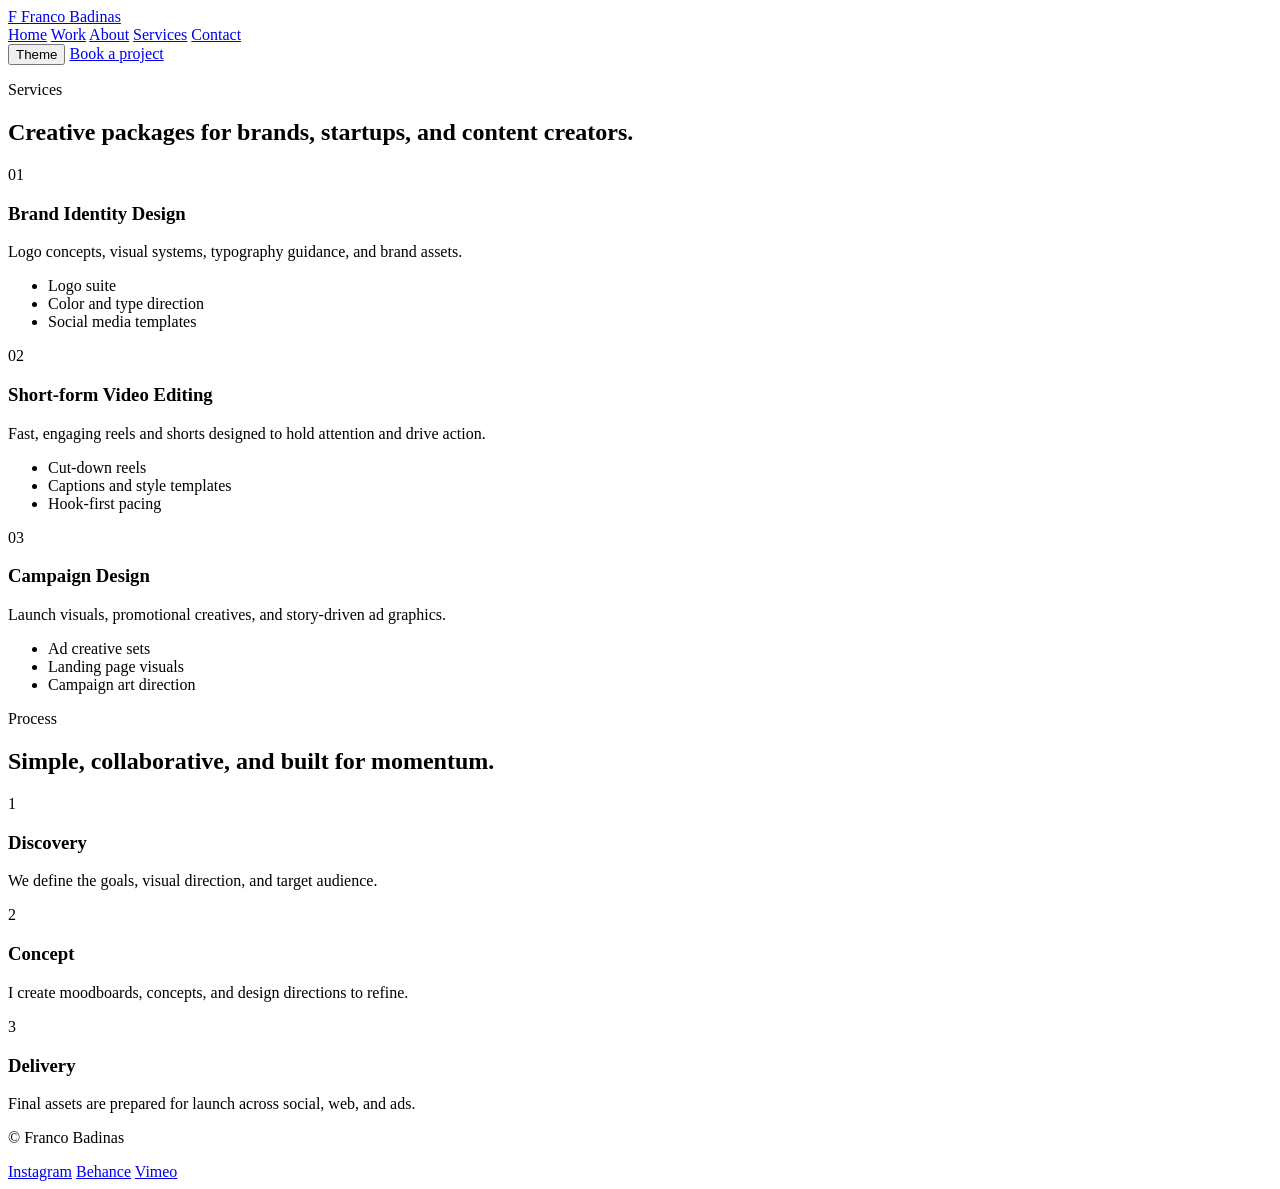
==== contact.html @ 97edd741 "Create a customizable portfolio website for Franco Badinas with multi-page sections for home, work, " ====
<!DOCTYPE html>
<html lang="en">
  <head>
    <meta charset="UTF-8" />
    <meta name="viewport" content="width=device-width, initial-scale=1.0" />
    <title>Services | Franco Badinas</title>
    <meta name="description" content="Creative services offered by Franco Badinas, including graphic design and short-form video editing." />
    <link rel="preconnect" href="https://fonts.googleapis.com" />
    <link rel="preconnect" href="https://fonts.gstatic.com" crossorigin />
    <link
      href="https://fonts.googleapis.com/css2?family=Inter:wght@400;500;600;700;800;900&family=Playfair+Display:wght@600;700&display=swap"
      rel="stylesheet"
    />
    <link rel="stylesheet" href="style.css" />
  </head>
  <body>
    <div class="page-shell">
      <header class="site-header">
        <div class="container nav-wrap">
          <a href="index.html" class="brand" aria-label="Franco Badinas home">
            <span class="brand-mark">F</span>
            <span class="brand-text">Franco Badinas</span>
          </a>

          <nav class="main-nav" aria-label="Main navigation">
            <a href="index.html">Home</a>
            <a href="work.html">Work</a>
            <a href="about.html">About</a>
            <a href="services.html" class="active">Services</a>
            <a href="contact.html">Contact</a>
          </nav>

          <div class="nav-actions">
            <button class="theme-toggle" type="button" aria-label="Toggle color theme">
              <span class="theme-dot"></span>
              Theme
            </button>
            <a class="button button-primary" href="contact.html">Book a project</a>
          </div>
        </div>
      </header>

      <main>
        <section class="page-hero compact-hero">
          <div class="container narrow">
            <p class="eyebrow">Services</p>
            <h1>Creative packages for brands, startups, and content creators.</h1>
          </div>
        </section>

        <section class="section">
          <div class="container services-grid">
            <article class="service-card">
              <p class="eyebrow">01</p>
              <h3>Brand Identity Design</h3>
              <p>Logo concepts, visual systems, typography guidance, and brand assets.</p>
              <ul>
                <li>Logo suite</li>
                <li>Color and type direction</li>
                <li>Social media templates</li>
              </ul>
            </article>

            <article class="service-card featured">
              <p class="eyebrow">02</p>
              <h3>Short-form Video Editing</h3>
              <p>Fast, engaging reels and shorts designed to hold attention and drive action.</p>
              <ul>
                <li>Cut-down reels</li>
                <li>Captions and style templates</li>
                <li>Hook-first pacing</li>
              </ul>
            </article>

            <article class="service-card">
              <p class="eyebrow">03</p>
              <h3>Campaign Design</h3>
              <p>Launch visuals, promotional creatives, and story-driven ad graphics.</p>
              <ul>
                <li>Ad creative sets</li>
                <li>Landing page visuals</li>
                <li>Campaign art direction</li>
              </ul>
            </article>
          </div>
        </section>

        <section class="section section-alt">
          <div class="container">
            <div class="section-header left">
              <p class="eyebrow">Process</p>
              <h2>Simple, collaborative, and built for momentum.</h2>
            </div>

            <div class="process-steps">
              <div>
                <span>1</span>
                <h3>Discovery</h3>
                <p>We define the goals, visual direction, and target audience.</p>
              </div>
              <div>
                <span>2</span>
                <h3>Concept</h3>
                <p>I create moodboards, concepts, and design directions to refine.</p>
              </div>
              <div>
                <span>3</span>
                <h3>Delivery</h3>
                <p>Final assets are prepared for launch across social, web, and ads.</p>
              </div>
            </div>
          </div>
        </section>
      </main>

      <footer class="site-footer">
        <div class="container footer-wrap">
          <p>© <span id="year"></span> Franco Badinas</p>
          <div class="socials">
            <a href="https://instagram.com" target="_blank" rel="noreferrer">Instagram</a>
            <a href="https://behance.net" target="_blank" rel="noreferrer">Behance</a>
            <a href="https://vimeo.com" target="_blank" rel="noreferrer">Vimeo</a>
          </div>
        </div>
      </footer>
    </div>

    <script src="script.js"></script>
  </body>
</html>
---- style.css ----
<!DOCTYPE html>
<html lang="en">
  <head>
    <meta charset="UTF-8" />
    <meta name="viewport" content="width=device-width, initial-scale=1.0" />
    <title>Contact | Franco Badinas</title>
    <meta name="description" content="Contact Franco Badinas for creative design and video editing projects." />
    <link rel="preconnect" href="https://fonts.googleapis.com" />
    <link rel="preconnect" href="https://fonts.gstatic.com" crossorigin />
    <link
      href="https://fonts.googleapis.com/css2?family=Inter:wght@400;500;600;700;800;900&family=Playfair+Display:wght@600;700&display=swap"
      rel="stylesheet"
    />
    <link rel="stylesheet" href="style.css" />
  </head>
  <body>
    <div class="page-shell">
      <header class="site-header">
        <div class="container nav-wrap">
          <a href="index.html" class="brand" aria-label="Franco Badinas home">
            <span class="brand-mark">F</span>
            <span class="brand-text">Franco Badinas</span>
          </a>

          <nav class="main-nav" aria-label="Main navigation">
            <a href="index.html">Home</a>
            <a href="work.html">Work</a>
            <a href="about.html">About</a>
            <a href="services.html">Services</a>
            <a href="contact.html" class="active">Contact</a>
          </nav>

          <div class="nav-actions">
            <button class="theme-toggle" type="button" aria-label="Toggle color theme">
              <span class="theme-dot"></span>
              Theme
            </button>
            <a class="button button-primary" href="contact.html">Book a project</a>
          </div>
        </div>
      </header>

      <main>
        <section class="page-hero compact-hero">
          <div class="container narrow">
            <p class="eyebrow">Contact</p>
            <h1>Let’s make something bold and unforgettable.</h1>
          </div>
        </section>

        <section class="section">
          <div class="container contact-layout">
            <div class="contact-card">
              <h3>Get in touch</h3>
              <p>Available for freelance projects, campaign creative, and content partnerships.</p>
              <ul>
                <li>Email: hello@francobadinas.com</li>
                <li>Instagram: @francobadinas</li>
                <li>Based anywhere remotely</li>
              </ul>
            </div>

            <form class="contact-form" action="#" method="post">
              <div class="field-row">
                <label>
                  Name
                  <input type="text" name="name" placeholder="Your name" />
                </label>
                <label>
                  Email
                  <input type="email" name="email" placeholder="Your email" />
                </label>
              </div>

              <label>
                Project type
                <input type="text" name="project" placeholder="Brand identity, short-form video, campaign, etc." />
              </label>

              <label>
                Message
                <textarea name="message" rows="6" placeholder="Tell me about your project"></textarea>
              </label>

              <button type="submit" class="button button-primary">Send inquiry</button>
            </form>
          </div>
        </section>
      </main>

      <footer class="site-footer">
        <div class="container footer-wrap">
          <p>© <span id="year"></span> Franco Badinas</p>
          <div class="socials">
            <a href="https://instagram.com" target="_blank" rel="noreferrer">Instagram</a>
            <a href="https://behance.net" target="_blank" rel="noreferrer">Behance</a>
            <a href="https://vimeo.com" target="_blank" rel="noreferrer">Vimeo</a>
          </div>
        </div>
      </footer>
    </div>

    <script src="script.js"></script>
  </body>
</html>
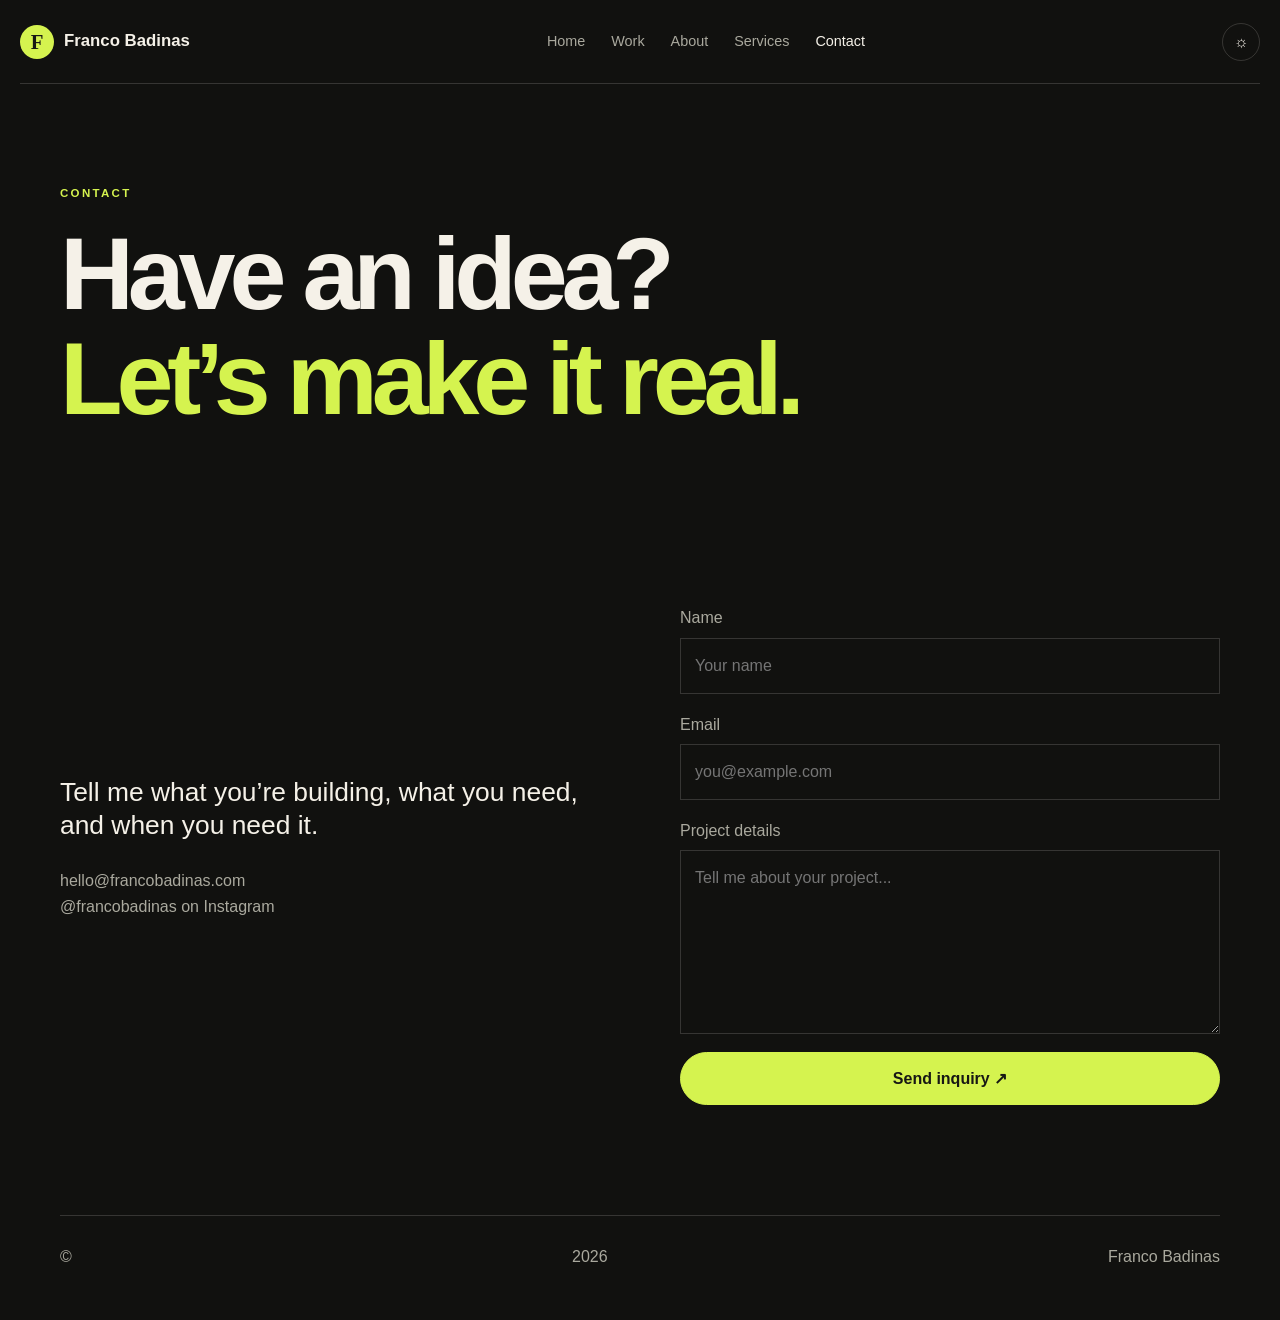
==== commit 31c12622: "Fix portfolio site structure and make all pages runnable with a polished responsive design." ====
--- a/contact.html
+++ b/contact.html
@@ -1,130 +1 @@
-<!DOCTYPE html>
-<html lang="en">
-  <head>
-    <meta charset="UTF-8" />
-    <meta name="viewport" content="width=device-width, initial-scale=1.0" />
-    <title>Services | Franco Badinas</title>
-    <meta name="description" content="Creative services offered by Franco Badinas, including graphic design and short-form video editing." />
-    <link rel="preconnect" href="https://fonts.googleapis.com" />
-    <link rel="preconnect" href="https://fonts.gstatic.com" crossorigin />
-    <link
-      href="https://fonts.googleapis.com/css2?family=Inter:wght@400;500;600;700;800;900&family=Playfair+Display:wght@600;700&display=swap"
-      rel="stylesheet"
-    />
-    <link rel="stylesheet" href="style.css" />
-  </head>
-  <body>
-    <div class="page-shell">
-      <header class="site-header">
-        <div class="container nav-wrap">
-          <a href="index.html" class="brand" aria-label="Franco Badinas home">
-            <span class="brand-mark">F</span>
-            <span class="brand-text">Franco Badinas</span>
-          </a>
-
-          <nav class="main-nav" aria-label="Main navigation">
-            <a href="index.html">Home</a>
-            <a href="work.html">Work</a>
-            <a href="about.html">About</a>
-            <a href="services.html" class="active">Services</a>
-            <a href="contact.html">Contact</a>
-          </nav>
-
-          <div class="nav-actions">
-            <button class="theme-toggle" type="button" aria-label="Toggle color theme">
-              <span class="theme-dot"></span>
-              Theme
-            </button>
-            <a class="button button-primary" href="contact.html">Book a project</a>
-          </div>
-        </div>
-      </header>
-
-      <main>
-        <section class="page-hero compact-hero">
-          <div class="container narrow">
-            <p class="eyebrow">Services</p>
-            <h1>Creative packages for brands, startups, and content creators.</h1>
-          </div>
-        </section>
-
-        <section class="section">
-          <div class="container services-grid">
-            <article class="service-card">
-              <p class="eyebrow">01</p>
-              <h3>Brand Identity Design</h3>
-              <p>Logo concepts, visual systems, typography guidance, and brand assets.</p>
-              <ul>
-                <li>Logo suite</li>
-                <li>Color and type direction</li>
-                <li>Social media templates</li>
-              </ul>
-            </article>
-
-            <article class="service-card featured">
-              <p class="eyebrow">02</p>
-              <h3>Short-form Video Editing</h3>
-              <p>Fast, engaging reels and shorts designed to hold attention and drive action.</p>
-              <ul>
-                <li>Cut-down reels</li>
-                <li>Captions and style templates</li>
-                <li>Hook-first pacing</li>
-              </ul>
-            </article>
-
-            <article class="service-card">
-              <p class="eyebrow">03</p>
-              <h3>Campaign Design</h3>
-              <p>Launch visuals, promotional creatives, and story-driven ad graphics.</p>
-              <ul>
-                <li>Ad creative sets</li>
-                <li>Landing page visuals</li>
-                <li>Campaign art direction</li>
-              </ul>
-            </article>
-          </div>
-        </section>
-
-        <section class="section section-alt">
-          <div class="container">
-            <div class="section-header left">
-              <p class="eyebrow">Process</p>
-              <h2>Simple, collaborative, and built for momentum.</h2>
-            </div>
-
-            <div class="process-steps">
-              <div>
-                <span>1</span>
-                <h3>Discovery</h3>
-                <p>We define the goals, visual direction, and target audience.</p>
-              </div>
-              <div>
-                <span>2</span>
-                <h3>Concept</h3>
-                <p>I create moodboards, concepts, and design directions to refine.</p>
-              </div>
-              <div>
-                <span>3</span>
-                <h3>Delivery</h3>
-                <p>Final assets are prepared for launch across social, web, and ads.</p>
-              </div>
-            </div>
-          </div>
-        </section>
-      </main>
-
-      <footer class="site-footer">
-        <div class="container footer-wrap">
-          <p>© <span id="year"></span> Franco Badinas</p>
-          <div class="socials">
-            <a href="https://instagram.com" target="_blank" rel="noreferrer">Instagram</a>
-            <a href="https://behance.net" target="_blank" rel="noreferrer">Behance</a>
-            <a href="https://vimeo.com" target="_blank" rel="noreferrer">Vimeo</a>
-          </div>
-        </div>
-      </footer>
-    </div>
-
-    <script src="script.js"></script>
-  </body>
-</html>
+<!doctype html><html lang="en"><head><meta charset="UTF-8"><meta name="viewport" content="width=device-width,initial-scale=1"><title>Contact — Franco Badinas</title><link rel="stylesheet" href="style.css"></head><body><header class="header"><a class="logo" href="index.html"><b>F</b> Franco Badinas</a><nav><a href="index.html">Home</a><a href="work.html">Work</a><a href="about.html">About</a><a href="services.html">Services</a><a class="active" href="contact.html">Contact</a></nav><button class="theme">☼</button></header><main><section class="page-head wrap"><p class="kicker">Contact</p><h1>Have an idea?<br><em>Let’s make it real.</em></h1></section><section class="wrap contact section"><div><p class="big-copy">Tell me what you’re building, what you need, and when you need it.</p><p>hello@francobadinas.com<br>@francobadinas on Instagram</p></div><form action="https://formspree.io/f/your-form-id" method="POST"><label>Name<input required name="name" placeholder="Your name"></label><label>Email<input required type="email" name="email" placeholder="you@example.com"></label><label>Project details<textarea required name="message" rows="6" placeholder="Tell me about your project..."></textarea></label><button class="button primary" type="submit">Send inquiry ↗</button></form></section></main><footer class="footer wrap">© <span class="year"></span> Franco Badinas</footer><script src="script.js"></script></body></html>
--- a/style.css
+++ b/style.css
@@ -1,105 +1 @@
-<!DOCTYPE html>
-<html lang="en">
-  <head>
-    <meta charset="UTF-8" />
-    <meta name="viewport" content="width=device-width, initial-scale=1.0" />
-    <title>Contact | Franco Badinas</title>
-    <meta name="description" content="Contact Franco Badinas for creative design and video editing projects." />
-    <link rel="preconnect" href="https://fonts.googleapis.com" />
-    <link rel="preconnect" href="https://fonts.gstatic.com" crossorigin />
-    <link
-      href="https://fonts.googleapis.com/css2?family=Inter:wght@400;500;600;700;800;900&family=Playfair+Display:wght@600;700&display=swap"
-      rel="stylesheet"
-    />
-    <link rel="stylesheet" href="style.css" />
-  </head>
-  <body>
-    <div class="page-shell">
-      <header class="site-header">
-        <div class="container nav-wrap">
-          <a href="index.html" class="brand" aria-label="Franco Badinas home">
-            <span class="brand-mark">F</span>
-            <span class="brand-text">Franco Badinas</span>
-          </a>
-
-          <nav class="main-nav" aria-label="Main navigation">
-            <a href="index.html">Home</a>
-            <a href="work.html">Work</a>
-            <a href="about.html">About</a>
-            <a href="services.html">Services</a>
-            <a href="contact.html" class="active">Contact</a>
-          </nav>
-
-          <div class="nav-actions">
-            <button class="theme-toggle" type="button" aria-label="Toggle color theme">
-              <span class="theme-dot"></span>
-              Theme
-            </button>
-            <a class="button button-primary" href="contact.html">Book a project</a>
-          </div>
-        </div>
-      </header>
-
-      <main>
-        <section class="page-hero compact-hero">
-          <div class="container narrow">
-            <p class="eyebrow">Contact</p>
-            <h1>Let’s make something bold and unforgettable.</h1>
-          </div>
-        </section>
-
-        <section class="section">
-          <div class="container contact-layout">
-            <div class="contact-card">
-              <h3>Get in touch</h3>
-              <p>Available for freelance projects, campaign creative, and content partnerships.</p>
-              <ul>
-                <li>Email: hello@francobadinas.com</li>
-                <li>Instagram: @francobadinas</li>
-                <li>Based anywhere remotely</li>
-              </ul>
-            </div>
-
-            <form class="contact-form" action="#" method="post">
-              <div class="field-row">
-                <label>
-                  Name
-                  <input type="text" name="name" placeholder="Your name" />
-                </label>
-                <label>
-                  Email
-                  <input type="email" name="email" placeholder="Your email" />
-                </label>
-              </div>
-
-              <label>
-                Project type
-                <input type="text" name="project" placeholder="Brand identity, short-form video, campaign, etc." />
-              </label>
-
-              <label>
-                Message
-                <textarea name="message" rows="6" placeholder="Tell me about your project"></textarea>
-              </label>
-
-              <button type="submit" class="button button-primary">Send inquiry</button>
-            </form>
-          </div>
-        </section>
-      </main>
-
-      <footer class="site-footer">
-        <div class="container footer-wrap">
-          <p>© <span id="year"></span> Franco Badinas</p>
-          <div class="socials">
-            <a href="https://instagram.com" target="_blank" rel="noreferrer">Instagram</a>
-            <a href="https://behance.net" target="_blank" rel="noreferrer">Behance</a>
-            <a href="https://vimeo.com" target="_blank" rel="noreferrer">Vimeo</a>
-          </div>
-        </div>
-      </footer>
-    </div>
-
-    <script src="script.js"></script>
-  </body>
-</html>
+:root{--bg:#11110f;--paper:#f5f1e8;--ink:#171714;--muted:#aaa99e;--lime:#d5f34f;--orange:#ff704d;--line:rgba(245,241,232,.16)}*{box-sizing:border-box}html{scroll-behavior:smooth}body{margin:0;background:var(--bg);color:var(--paper);font:16px/1.6 'DM Sans',sans-serif}a{color:inherit;text-decoration:none}button{font:inherit;cursor:pointer}h1,h2,h3,p{margin-top:0}h1,h2{font-family:'Space Grotesk',sans-serif;line-height:1.02;letter-spacing:-.06em}h1{font-size:clamp(3.2rem,8vw,7.8rem);margin-bottom:24px}h2{font-size:clamp(2.5rem,5vw,5rem)}h3{font-size:1.3rem}.wrap{width:min(1160px,calc(100% - 40px));margin:auto}.header{width:min(1240px,calc(100% - 40px));margin:auto;min-height:84px;display:flex;align-items:center;justify-content:space-between;gap:24px;border-bottom:1px solid var(--line)}.logo{font-weight:700;font-size:1.05rem;display:flex;align-items:center;gap:10px}.logo b{display:grid;place-items:center;width:34px;height:34px;border-radius:50%;background:var(--lime);color:var(--ink);font-family:'Space Grotesk';font-size:1.3rem}nav{display:flex;gap:26px;color:var(--muted);font-size:.9rem}nav a:hover,nav .active{color:var(--paper)}.theme{border:1px solid var(--line);background:transparent;color:var(--paper);border-radius:50%;width:38px;height:38px}.hero{min-height:680px;padding:110px 0 80px;display:grid;grid-template-columns:1.05fr .95fr;align-items:center;gap:60px}.kicker{font-size:.72rem;color:var(--lime);text-transform:uppercase;letter-spacing:.2em;font-weight:700;margin-bottom:20px}.intro{color:var(--muted);font-size:1.2rem;max-width:550px}.em,em{color:var(--lime);font-style:normal}.actions{display:flex;gap:12px;flex-wrap:wrap;margin:34px 0}.button{display:inline-block;padding:13px 22px;border-radius:100px;border:1px solid var(--line);font-weight:700}.button.primary{background:var(--lime);color:var(--ink);border-color:var(--lime)}.button:hover{transform:translateY(-2px)}.stats{display:flex;gap:28px;color:var(--muted);font-size:.8rem}.stats span{display:grid;gap:2px}.stats strong{font:700 1.6rem 'Space Grotesk';color:var(--paper)}.hero-art{min-height:490px;position:relative;display:grid;place-items:center}.art-image{width:min(390px,80%);height:470px;background:linear-gradient(155deg,transparent 35%,rgba(0,0,0,.55)),url('https://images.unsplash.com/photo-1492691527719-9d1e07e534b4?auto=format&fit=crop&w=800&q=85') center/cover;border-radius:220px 220px 18px 18px;display:grid;place-items:center;transform:rotate(5deg);box-shadow:25px 25px 0 var(--orange)}.art-image span{font:700 2.7rem/1 'Space Grotesk';color:var(--paper);text-align:center;transform:rotate(-5deg)}.sticker{position:absolute;background:var(--orange);color:var(--ink);padding:16px;border-radius:50%;font:700 1.2rem 'Space Grotesk';text-align:center;line-height:1}.sticker small{display:block;font:11px 'DM Sans';margin-top:4px}.sticker.one{top:35px;right:0}.sticker.two{bottom:30px;left:0;border-radius:10px;background:var(--lime);transform:rotate(-10deg)}.section{padding:110px 0}.cards{display:grid;grid-template-columns:1.2fr 1fr 1fr;gap:18px}.card{border:1px solid var(--line);padding:12px;background:rgba(255,255,255,.025)}.photo{height:280px;background:center/cover}.card.tall .photo{height:390px}.photo-one{background-image:url('https://images.unsplash.com/photo-1524758631624-e2822e304c36?auto=format&fit=crop&w=900&q=85')}.photo-two{background-image:url('https://images.unsplash.com/photo-1522202176988-66273c2fd55f?auto=format&fit=crop&w=900&q=85')}.photo-three{background-image:url('https://images.unsplash.com/photo-1516321318423-f06f85e504b3?auto=format&fit=crop&w=900&q=85')}.card p{color:var(--lime);font-size:.7rem;text-transform:uppercase;letter-spacing:.14em;margin:17px 0 7px}.card h3{margin-bottom:8px}.band{padding:90px 0;background:var(--orange);color:var(--ink)}.band .kicker{color:var(--ink)}.band h2{max-width:800px}.band .button.primary{background:var(--ink);color:var(--paper);border-color:var(--ink)}.band-inner{display:flex;align-items:end;justify-content:space-between;gap:30px}.footer{padding:28px 0 50px;color:var(--muted);display:flex;justify-content:space-between;gap:20px;border-top:1px solid var(--line)}.page-head{padding:100px 0 40px}.page-head .intro{max-width:600px}.work-grid{display:grid;grid-template-columns:repeat(3,1fr);gap:18px}.filters{display:flex;gap:10px;margin-bottom:30px}.filters button{border:1px solid var(--line);background:transparent;color:var(--paper);border-radius:100px;padding:10px 17px}.filters button.selected,.filters button:hover{background:var(--lime);color:var(--ink);border-color:var(--lime)}.work-item{border:1px solid var(--line);padding:12px}.work-item img{width:100%;height:250px;object-fit:cover}.work-item p{color:var(--lime);font-size:.7rem;text-transform:uppercase;letter-spacing:.12em;margin:14px 0 4px}.about,.contact{display:grid;grid-template-columns:1fr 1fr;gap:80px;align-items:center}.portrait{height:580px;background:url('https://images.unsplash.com/photo-1500648767791-00dcc994a43e?auto=format&fit=crop&w=800&q=85') center/cover;filter:grayscale(1)}.big-copy{font-size:1.65rem;line-height:1.25}.about p:not(.big-copy),.contact p:not(.big-copy){color:var(--muted);max-width:500px}.values,.steps{display:grid;grid-template-columns:repeat(3,1fr);gap:30px}.values b,.steps b,article> b{color:var(--orange)}.values p,.steps p,article p,article li{color:var(--muted)}.service-grid{display:grid;grid-template-columns:repeat(3,1fr);gap:18px}.service-grid article{border:1px solid var(--line);padding:30px;min-height:330px}.service-grid .featured{border-color:var(--lime);background:rgba(213,243,79,.06)}li{margin:8px 0}form{display:grid;gap:18px}label{display:grid;gap:7px;color:var(--muted)}input,textarea{width:100%;padding:14px;background:transparent;border:1px solid var(--line);color:var(--paper);font:inherit}input:focus,textarea:focus{outline:1px solid var(--lime)}@media(max-width:800px){.header{flex-wrap:wrap;padding:16px 0}.header nav{order:3;width:100%;justify-content:space-between;gap:8px}.hero,.about,.contact{grid-template-columns:1fr;padding-top:70px}.hero-art{min-height:450px}.cards,.work-grid,.service-grid{grid-template-columns:1fr 1fr}.card.tall{grid-column:span 2}.portrait{height:420px}.band-inner{display:block}.band-inner .button{margin-top:20px}}@media(max-width:520px){h1{font-size:3.6rem}.wrap{width:min(100% - 28px,1160px)}.stats{gap:14px}.cards,.work-grid,.service-grid,.values,.steps{grid-template-columns:1fr}.card.tall{grid-column:auto}.card.tall .photo,.photo{height:280px}.footer{display:block}.footer span{display:block;margin-top:10px}.about,.contact{gap:35px}.page-head{padding-top:65px}}body.light{--bg:#f5f1e8;--paper:#171714;--muted:#66665d;--line:rgba(23,23,20,.17)}
